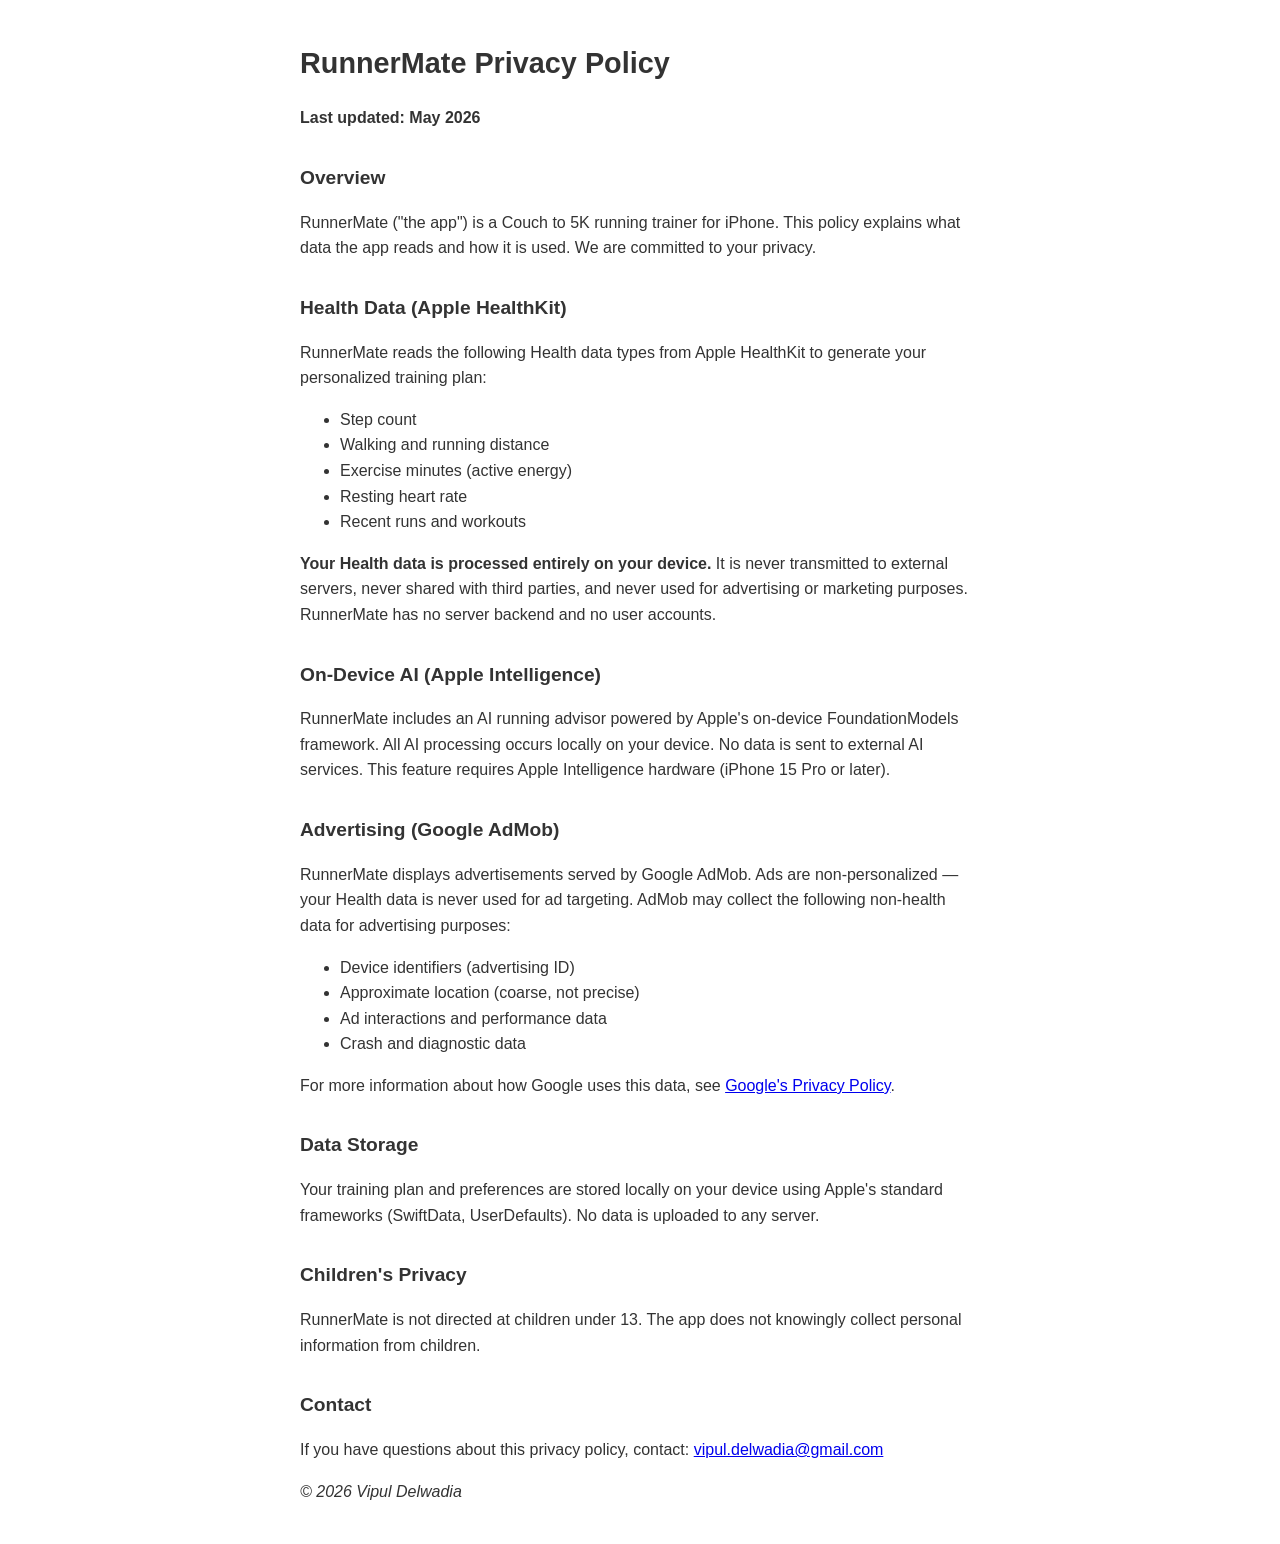
==== privacy-policy.html @ 32464c98 "Add site pages, app-ads.txt, and CNAME for r.ac.nz Privacy policy and support pages copied from the " ====
<!DOCTYPE html>
<html lang="en">
<head>
  <meta charset="UTF-8">
  <meta name="viewport" content="width=device-width, initial-scale=1">
  <title>RunnerMate — Privacy Policy</title>
  <style>
    body { font-family: -apple-system, sans-serif; max-width: 680px; margin: 40px auto; padding: 0 20px; line-height: 1.6; color: #333; }
    h1 { font-size: 1.8rem; }
    h2 { font-size: 1.2rem; margin-top: 2rem; }
    p, li { font-size: 1rem; }
  </style>
</head>
<body>
  <h1>RunnerMate Privacy Policy</h1>
  <p><strong>Last updated: May 2026</strong></p>

  <h2>Overview</h2>
  <p>RunnerMate ("the app") is a Couch to 5K running trainer for iPhone. This policy explains what data the app reads and how it is used. We are committed to your privacy.</p>

  <h2>Health Data (Apple HealthKit)</h2>
  <p>RunnerMate reads the following Health data types from Apple HealthKit to generate your personalized training plan:</p>
  <ul>
    <li>Step count</li>
    <li>Walking and running distance</li>
    <li>Exercise minutes (active energy)</li>
    <li>Resting heart rate</li>
    <li>Recent runs and workouts</li>
  </ul>
  <p><strong>Your Health data is processed entirely on your device.</strong> It is never transmitted to external servers, never shared with third parties, and never used for advertising or marketing purposes. RunnerMate has no server backend and no user accounts.</p>

  <h2>On-Device AI (Apple Intelligence)</h2>
  <p>RunnerMate includes an AI running advisor powered by Apple's on-device FoundationModels framework. All AI processing occurs locally on your device. No data is sent to external AI services. This feature requires Apple Intelligence hardware (iPhone 15 Pro or later).</p>

  <h2>Advertising (Google AdMob)</h2>
  <p>RunnerMate displays advertisements served by Google AdMob. Ads are non-personalized — your Health data is never used for ad targeting. AdMob may collect the following non-health data for advertising purposes:</p>
  <ul>
    <li>Device identifiers (advertising ID)</li>
    <li>Approximate location (coarse, not precise)</li>
    <li>Ad interactions and performance data</li>
    <li>Crash and diagnostic data</li>
  </ul>
  <p>For more information about how Google uses this data, see <a href="https://policies.google.com/privacy">Google's Privacy Policy</a>.</p>

  <h2>Data Storage</h2>
  <p>Your training plan and preferences are stored locally on your device using Apple's standard frameworks (SwiftData, UserDefaults). No data is uploaded to any server.</p>

  <h2>Children's Privacy</h2>
  <p>RunnerMate is not directed at children under 13. The app does not knowingly collect personal information from children.</p>

  <h2>Contact</h2>
  <p>If you have questions about this privacy policy, contact: <a href="mailto:vipul.delwadia@gmail.com">vipul.delwadia@gmail.com</a></p>

  <p><em>© 2026 Vipul Delwadia</em></p>
</body>
</html>
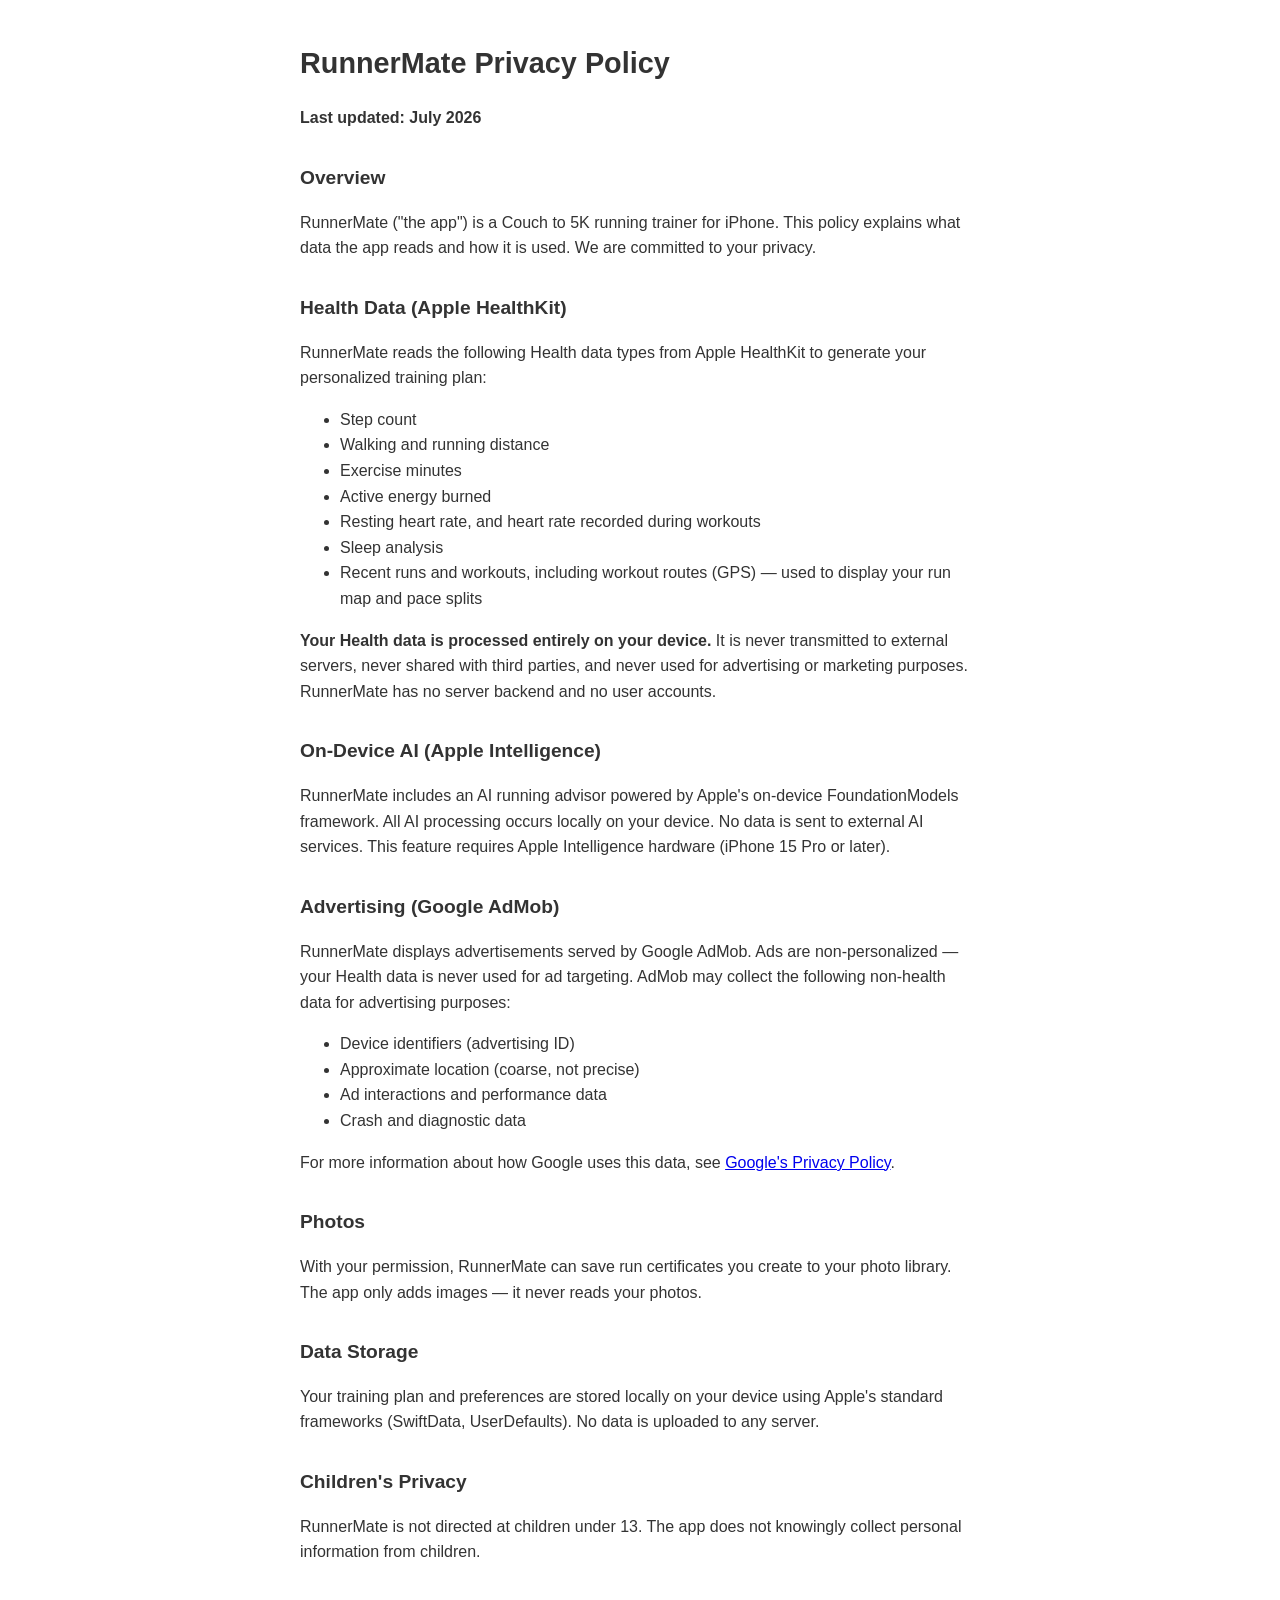
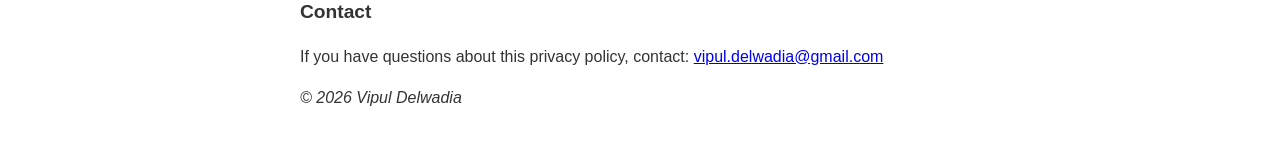
==== commit b4ccc2be: "Update privacy policy to match actual HealthKit reads Adds the undisclosed data types the app reads:" ====
--- a/privacy-policy.html
+++ b/privacy-policy.html
@@ -13,7 +13,7 @@
 </head>
 <body>
   <h1>RunnerMate Privacy Policy</h1>
-  <p><strong>Last updated: May 2026</strong></p>
+  <p><strong>Last updated: July 2026</strong></p>
 
   <h2>Overview</h2>
   <p>RunnerMate ("the app") is a Couch to 5K running trainer for iPhone. This policy explains what data the app reads and how it is used. We are committed to your privacy.</p>
@@ -23,9 +23,11 @@
   <ul>
     <li>Step count</li>
     <li>Walking and running distance</li>
-    <li>Exercise minutes (active energy)</li>
-    <li>Resting heart rate</li>
-    <li>Recent runs and workouts</li>
+    <li>Exercise minutes</li>
+    <li>Active energy burned</li>
+    <li>Resting heart rate, and heart rate recorded during workouts</li>
+    <li>Sleep analysis</li>
+    <li>Recent runs and workouts, including workout routes (GPS) — used to display your run map and pace splits</li>
   </ul>
   <p><strong>Your Health data is processed entirely on your device.</strong> It is never transmitted to external servers, never shared with third parties, and never used for advertising or marketing purposes. RunnerMate has no server backend and no user accounts.</p>
 
@@ -42,6 +44,9 @@
   </ul>
   <p>For more information about how Google uses this data, see <a href="https://policies.google.com/privacy">Google's Privacy Policy</a>.</p>
 
+  <h2>Photos</h2>
+  <p>With your permission, RunnerMate can save run certificates you create to your photo library. The app only adds images — it never reads your photos.</p>
+
   <h2>Data Storage</h2>
   <p>Your training plan and preferences are stored locally on your device using Apple's standard frameworks (SwiftData, UserDefaults). No data is uploaded to any server.</p>
 
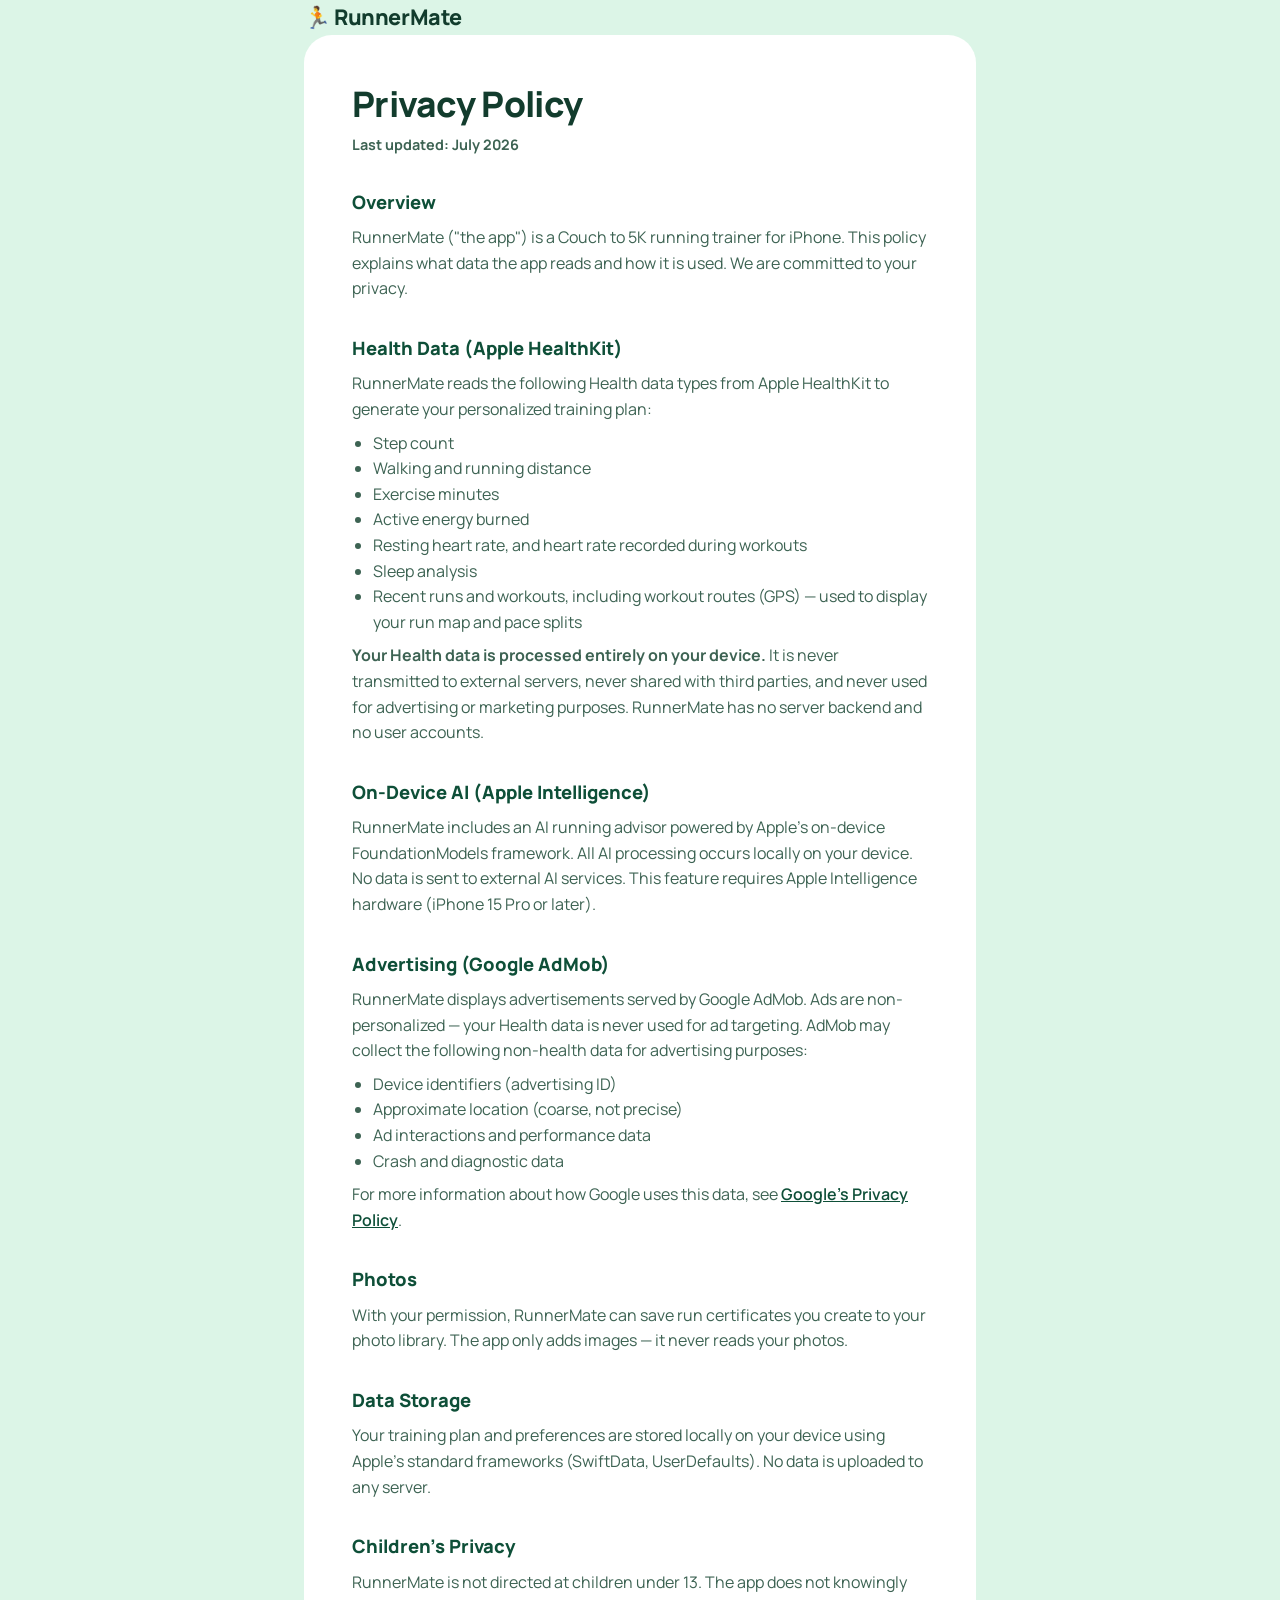
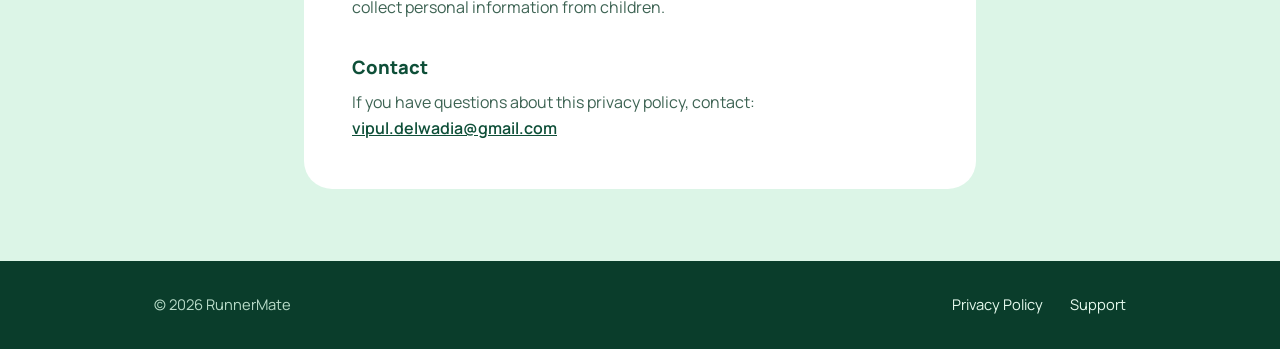
==== commit 6a7a9042: "Theme privacy and support pages to match landing page Shared site.css with the landing page's palett" ====
--- a/privacy-policy.html
+++ b/privacy-policy.html
@@ -4,58 +4,72 @@
   <meta charset="UTF-8">
   <meta name="viewport" content="width=device-width, initial-scale=1">
   <title>RunnerMate — Privacy Policy</title>
-  <style>
-    body { font-family: -apple-system, sans-serif; max-width: 680px; margin: 40px auto; padding: 0 20px; line-height: 1.6; color: #333; }
-    h1 { font-size: 1.8rem; }
-    h2 { font-size: 1.2rem; margin-top: 2rem; }
-    p, li { font-size: 1rem; }
-  </style>
+  <link rel="preconnect" href="https://fonts.googleapis.com">
+  <link rel="preconnect" href="https://fonts.gstatic.com" crossorigin>
+  <link href="https://fonts.googleapis.com/css2?family=Manrope:wght@400;600;800&display=swap" rel="stylesheet">
+  <link rel="stylesheet" href="site.css">
 </head>
 <body>
-  <h1>RunnerMate Privacy Policy</h1>
-  <p><strong>Last updated: July 2026</strong></p>
+  <header class="wrap">
+    <a class="brand" href="/">🏃 RunnerMate</a>
+  </header>
 
-  <h2>Overview</h2>
-  <p>RunnerMate ("the app") is a Couch to 5K running trainer for iPhone. This policy explains what data the app reads and how it is used. We are committed to your privacy.</p>
+  <div class="wrap">
+  <main class="card">
+    <h1>Privacy Policy</h1>
+    <p class="meta"><strong>Last updated: July 2026</strong></p>
 
-  <h2>Health Data (Apple HealthKit)</h2>
-  <p>RunnerMate reads the following Health data types from Apple HealthKit to generate your personalized training plan:</p>
-  <ul>
-    <li>Step count</li>
-    <li>Walking and running distance</li>
-    <li>Exercise minutes</li>
-    <li>Active energy burned</li>
-    <li>Resting heart rate, and heart rate recorded during workouts</li>
-    <li>Sleep analysis</li>
-    <li>Recent runs and workouts, including workout routes (GPS) — used to display your run map and pace splits</li>
-  </ul>
-  <p><strong>Your Health data is processed entirely on your device.</strong> It is never transmitted to external servers, never shared with third parties, and never used for advertising or marketing purposes. RunnerMate has no server backend and no user accounts.</p>
+    <h2>Overview</h2>
+    <p>RunnerMate ("the app") is a Couch to 5K running trainer for iPhone. This policy explains what data the app reads and how it is used. We are committed to your privacy.</p>
 
-  <h2>On-Device AI (Apple Intelligence)</h2>
-  <p>RunnerMate includes an AI running advisor powered by Apple's on-device FoundationModels framework. All AI processing occurs locally on your device. No data is sent to external AI services. This feature requires Apple Intelligence hardware (iPhone 15 Pro or later).</p>
+    <h2>Health Data (Apple HealthKit)</h2>
+    <p>RunnerMate reads the following Health data types from Apple HealthKit to generate your personalized training plan:</p>
+    <ul>
+      <li>Step count</li>
+      <li>Walking and running distance</li>
+      <li>Exercise minutes</li>
+      <li>Active energy burned</li>
+      <li>Resting heart rate, and heart rate recorded during workouts</li>
+      <li>Sleep analysis</li>
+      <li>Recent runs and workouts, including workout routes (GPS) — used to display your run map and pace splits</li>
+    </ul>
+    <p><strong>Your Health data is processed entirely on your device.</strong> It is never transmitted to external servers, never shared with third parties, and never used for advertising or marketing purposes. RunnerMate has no server backend and no user accounts.</p>
 
-  <h2>Advertising (Google AdMob)</h2>
-  <p>RunnerMate displays advertisements served by Google AdMob. Ads are non-personalized — your Health data is never used for ad targeting. AdMob may collect the following non-health data for advertising purposes:</p>
-  <ul>
-    <li>Device identifiers (advertising ID)</li>
-    <li>Approximate location (coarse, not precise)</li>
-    <li>Ad interactions and performance data</li>
-    <li>Crash and diagnostic data</li>
-  </ul>
-  <p>For more information about how Google uses this data, see <a href="https://policies.google.com/privacy">Google's Privacy Policy</a>.</p>
+    <h2>On-Device AI (Apple Intelligence)</h2>
+    <p>RunnerMate includes an AI running advisor powered by Apple's on-device FoundationModels framework. All AI processing occurs locally on your device. No data is sent to external AI services. This feature requires Apple Intelligence hardware (iPhone 15 Pro or later).</p>
 
-  <h2>Photos</h2>
-  <p>With your permission, RunnerMate can save run certificates you create to your photo library. The app only adds images — it never reads your photos.</p>
+    <h2>Advertising (Google AdMob)</h2>
+    <p>RunnerMate displays advertisements served by Google AdMob. Ads are non-personalized — your Health data is never used for ad targeting. AdMob may collect the following non-health data for advertising purposes:</p>
+    <ul>
+      <li>Device identifiers (advertising ID)</li>
+      <li>Approximate location (coarse, not precise)</li>
+      <li>Ad interactions and performance data</li>
+      <li>Crash and diagnostic data</li>
+    </ul>
+    <p>For more information about how Google uses this data, see <a href="https://policies.google.com/privacy">Google's Privacy Policy</a>.</p>
 
-  <h2>Data Storage</h2>
-  <p>Your training plan and preferences are stored locally on your device using Apple's standard frameworks (SwiftData, UserDefaults). No data is uploaded to any server.</p>
+    <h2>Photos</h2>
+    <p>With your permission, RunnerMate can save run certificates you create to your photo library. The app only adds images — it never reads your photos.</p>
 
-  <h2>Children's Privacy</h2>
-  <p>RunnerMate is not directed at children under 13. The app does not knowingly collect personal information from children.</p>
+    <h2>Data Storage</h2>
+    <p>Your training plan and preferences are stored locally on your device using Apple's standard frameworks (SwiftData, UserDefaults). No data is uploaded to any server.</p>
 
-  <h2>Contact</h2>
-  <p>If you have questions about this privacy policy, contact: <a href="mailto:vipul.delwadia@gmail.com">vipul.delwadia@gmail.com</a></p>
+    <h2>Children's Privacy</h2>
+    <p>RunnerMate is not directed at children under 13. The app does not knowingly collect personal information from children.</p>
 
-  <p><em>© 2026 Vipul Delwadia</em></p>
+    <h2>Contact</h2>
+    <p>If you have questions about this privacy policy, contact: <a href="mailto:vipul.delwadia@gmail.com">vipul.delwadia@gmail.com</a></p>
+  </main>
+  </div>
+
+  <footer>
+    <div class="wrap">
+      <span>© 2026 RunnerMate</span>
+      <span>
+        <a href="privacy-policy.html">Privacy Policy</a>
+        <a href="support.html">Support</a>
+      </span>
+    </div>
+  </footer>
 </body>
 </html>
--- a/site.css
+++ b/site.css
@@ -0,0 +1,90 @@
+:root {
+  --mint: #dcf5e7;
+  --mint-deep: #c9efd9;
+  --green: #0e4f38;
+  --green-dark: #0a3d2b;
+  --ink: #123c2d;
+  --ink-soft: #3d6353;
+  --card: #ffffff;
+}
+* { margin: 0; padding: 0; box-sizing: border-box; }
+body {
+  font-family: 'Manrope', -apple-system, sans-serif;
+  background: var(--mint);
+  color: var(--ink);
+  line-height: 1.6;
+}
+.wrap { max-width: 720px; margin: 0 auto; padding: 0 24px; }
+
+header { padding: 28px 0; }
+.brand {
+  font-weight: 800;
+  font-size: 1.35rem;
+  letter-spacing: -0.02em;
+  color: var(--ink);
+  text-decoration: none;
+  display: inline-block;
+}
+
+main.card {
+  background: var(--card);
+  border-radius: 28px;
+  padding: 48px;
+  margin-bottom: 72px;
+}
+main.card h1 {
+  font-size: clamp(1.7rem, 4vw, 2.2rem);
+  font-weight: 800;
+  letter-spacing: -0.02em;
+  line-height: 1.2;
+  margin-bottom: 8px;
+}
+main.card h2 {
+  font-size: 1.15rem;
+  font-weight: 800;
+  margin: 2rem 0 0.5rem;
+  color: var(--green);
+}
+main.card h3 {
+  font-size: 1rem;
+  font-weight: 800;
+  margin: 1.4rem 0 0.3rem;
+}
+main.card p, main.card li { color: var(--ink-soft); }
+main.card ul { padding-left: 1.3rem; margin: 0.5rem 0; }
+main.card a { color: var(--green); font-weight: 600; }
+.meta { font-size: 0.9rem; }
+
+.cta {
+  display: inline-block;
+  background: var(--green);
+  color: #e7fbef;
+  font-weight: 800;
+  padding: 13px 26px;
+  border-radius: 999px;
+  text-decoration: none;
+  margin-top: 0.6rem;
+}
+.cta:hover { background: var(--green-dark); }
+
+footer {
+  background: var(--green-dark);
+  color: #b9dcc9;
+  padding: 32px 0;
+  font-size: 0.92rem;
+}
+footer .wrap {
+  max-width: 1020px;
+  display: flex;
+  justify-content: space-between;
+  align-items: center;
+  flex-wrap: wrap;
+  gap: 12px;
+}
+footer a { color: #e7fbef; text-decoration: none; margin-left: 24px; }
+footer a:first-child { margin-left: 0; }
+footer a:hover { text-decoration: underline; }
+
+@media (max-width: 640px) {
+  main.card { padding: 32px 24px; }
+}
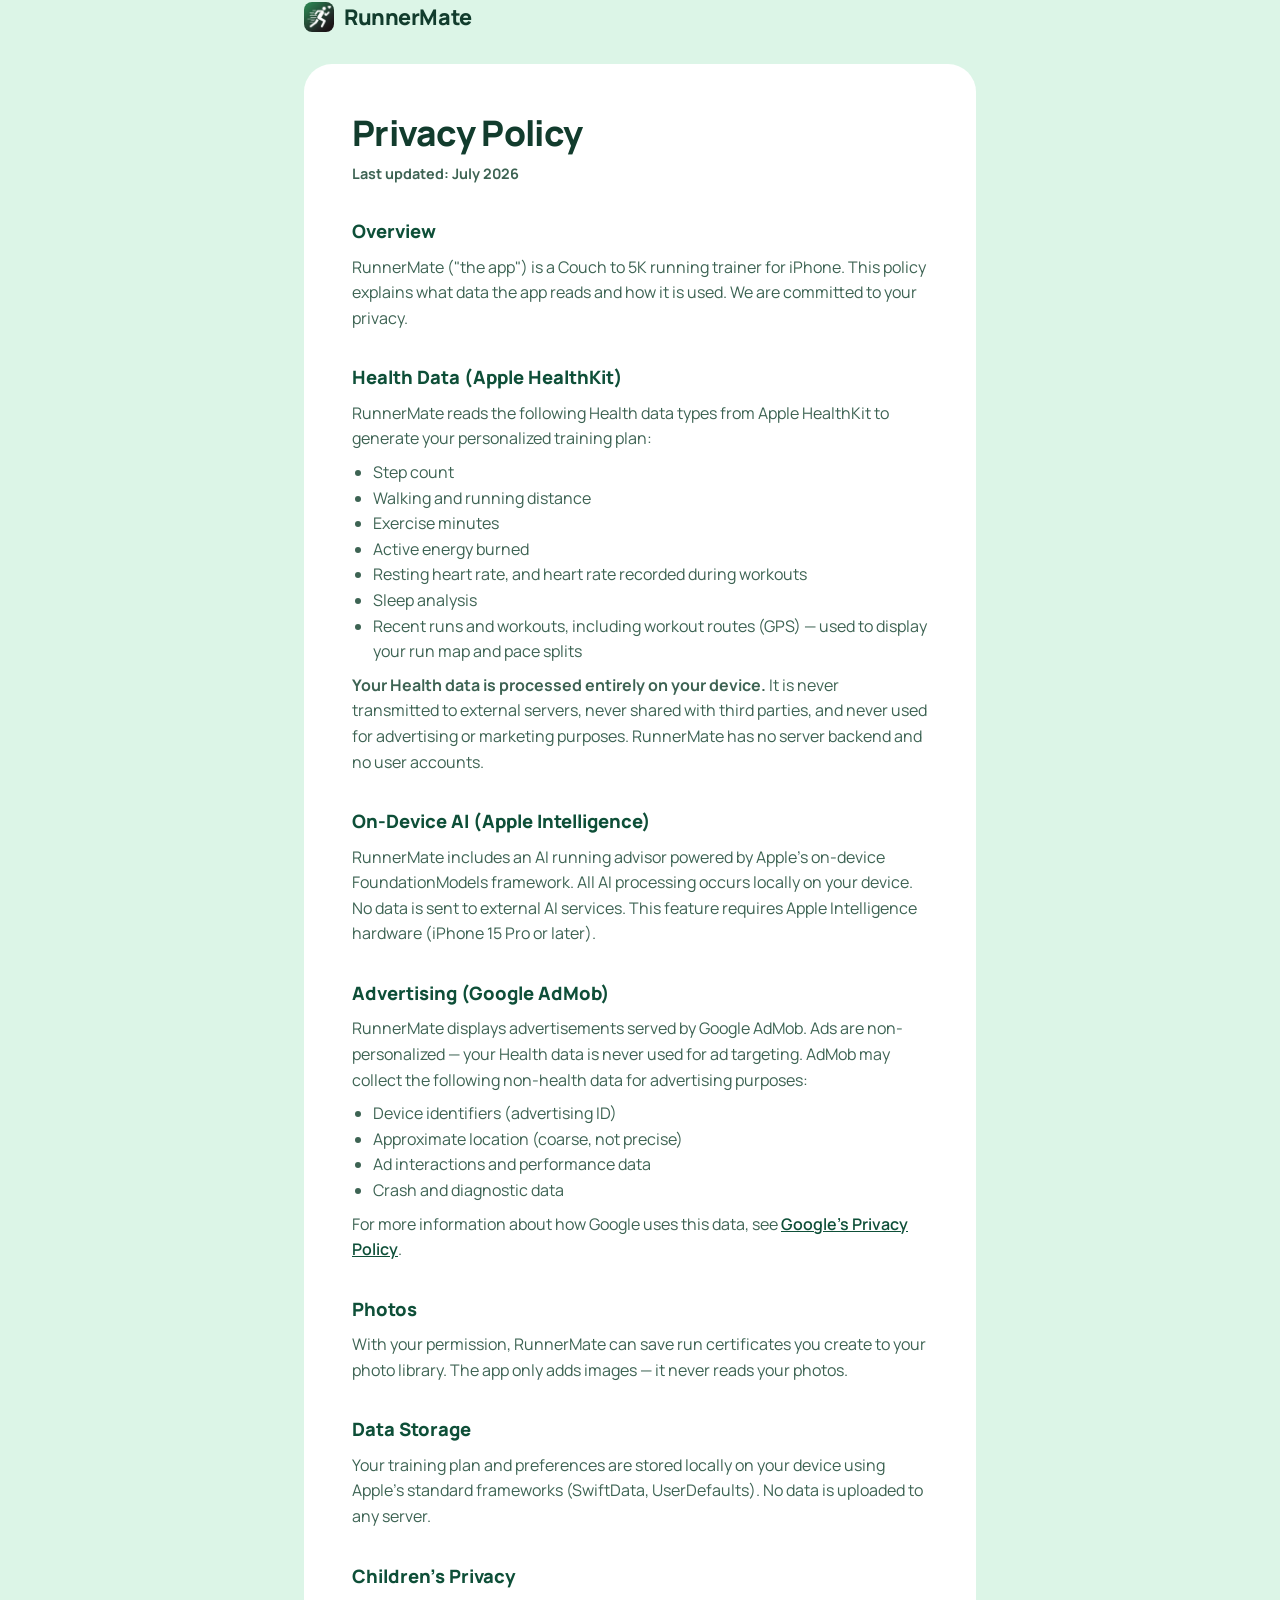
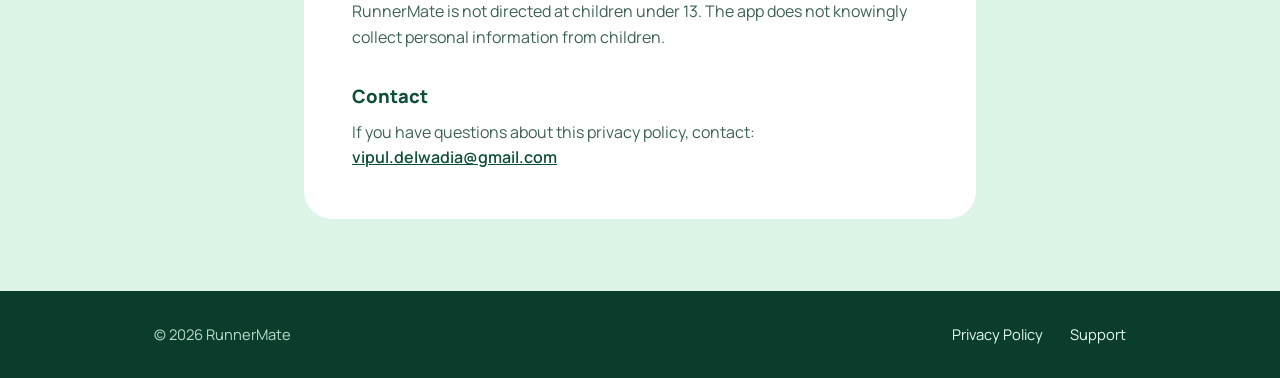
==== commit 8efdb905: "Use app icon in header, fix CTA contrast, add card top margin Replaces the runner emoji with the rea" ====
--- a/privacy-policy.html
+++ b/privacy-policy.html
@@ -4,6 +4,7 @@
   <meta charset="UTF-8">
   <meta name="viewport" content="width=device-width, initial-scale=1">
   <title>RunnerMate — Privacy Policy</title>
+  <link rel="icon" type="image/png" href="icon.png">
   <link rel="preconnect" href="https://fonts.googleapis.com">
   <link rel="preconnect" href="https://fonts.gstatic.com" crossorigin>
   <link href="https://fonts.googleapis.com/css2?family=Manrope:wght@400;600;800&display=swap" rel="stylesheet">
@@ -11,7 +12,7 @@
 </head>
 <body>
   <header class="wrap">
-    <a class="brand" href="/">🏃 RunnerMate</a>
+    <a class="brand" href="/"><img src="icon.png" alt=""> RunnerMate</a>
   </header>
 
   <div class="wrap">
--- a/site.css
+++ b/site.css
@@ -23,14 +23,21 @@
   letter-spacing: -0.02em;
   color: var(--ink);
   text-decoration: none;
-  display: inline-block;
+  display: inline-flex;
+  align-items: center;
+  gap: 10px;
+}
+.brand img {
+  width: 30px;
+  height: 30px;
+  border-radius: 8px;
 }
 
 main.card {
   background: var(--card);
   border-radius: 28px;
   padding: 48px;
-  margin-bottom: 72px;
+  margin: 24px 0 72px;
 }
 main.card h1 {
   font-size: clamp(1.7rem, 4vw, 2.2rem);
@@ -66,6 +73,8 @@
   margin-top: 0.6rem;
 }
 .cta:hover { background: var(--green-dark); }
+/* main.card a is more specific than .cta, so restate the button color */
+main.card a.cta { color: #e7fbef; }
 
 footer {
   background: var(--green-dark);
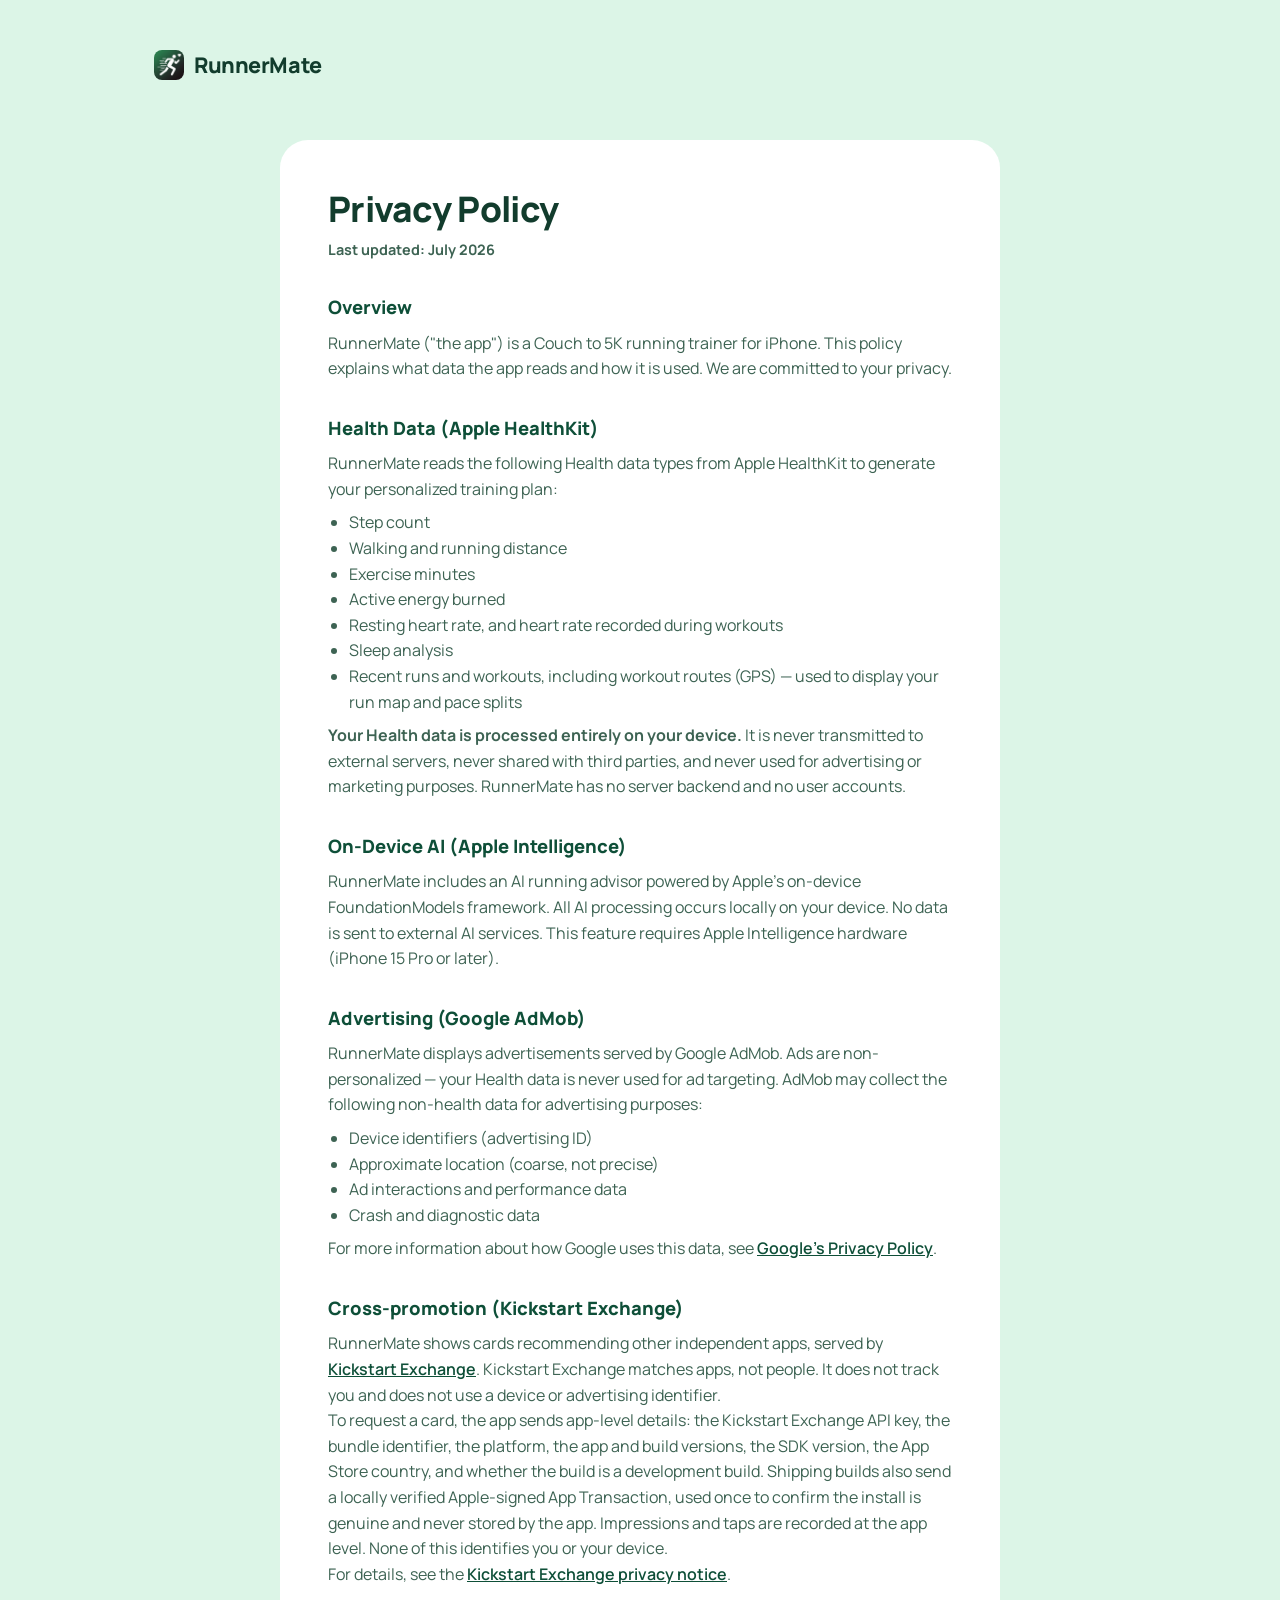
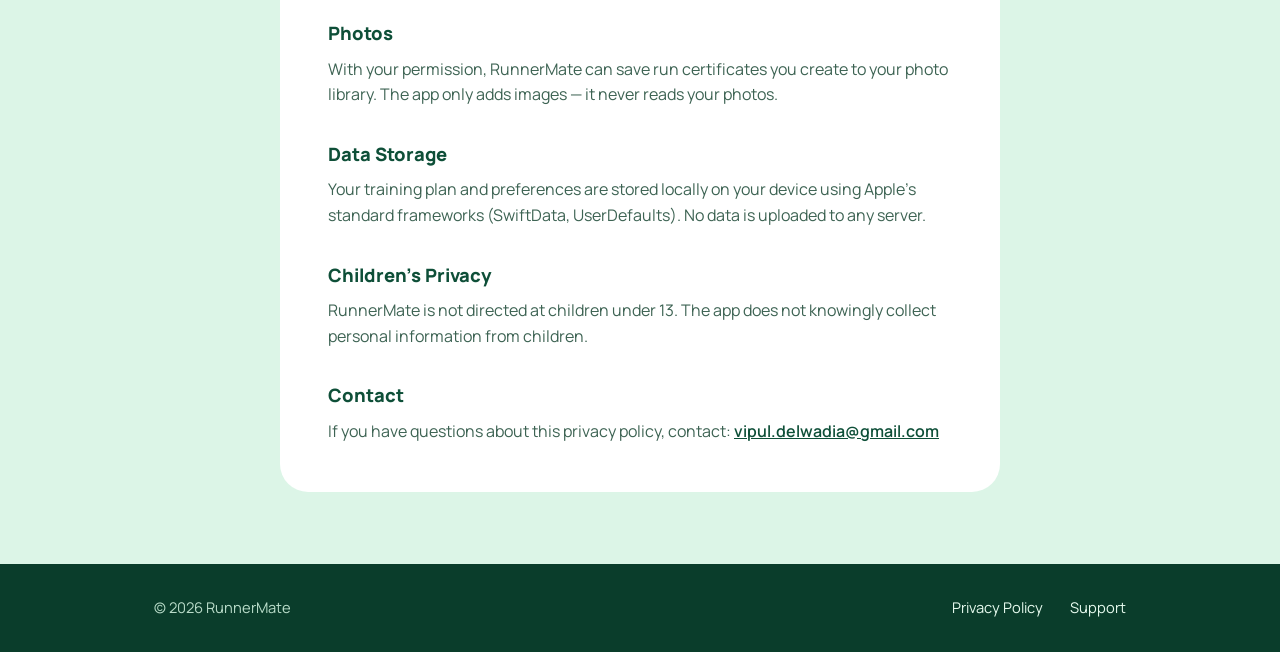
==== commit 7ab5e06c: "Disclose Kickstart Exchange cross-promotion Co-Authored-By: Claude Opus 5 <noreply@anthropic.com>" ====
--- a/privacy-policy.html
+++ b/privacy-policy.html
@@ -49,6 +49,11 @@
     </ul>
     <p>For more information about how Google uses this data, see <a href="https://policies.google.com/privacy">Google's Privacy Policy</a>.</p>
 
+    <h2>Cross-promotion (Kickstart Exchange)</h2>
+    <p>RunnerMate shows cards recommending other independent apps, served by <a href="https://exchange.kickstart.tools">Kickstart Exchange</a>. Kickstart Exchange matches apps, not people. It does not track you and does not use a device or advertising identifier.</p>
+    <p>To request a card, the app sends app-level details: the Kickstart Exchange API key, the bundle identifier, the platform, the app and build versions, the SDK version, the App Store country, and whether the build is a development build. Shipping builds also send a locally verified Apple-signed App Transaction, used once to confirm the install is genuine and never stored by the app. Impressions and taps are recorded at the app level. None of this identifies you or your device.</p>
+    <p>For details, see the <a href="https://exchange.kickstart.tools/privacy">Kickstart Exchange privacy notice</a>.</p>
+
     <h2>Photos</h2>
     <p>With your permission, RunnerMate can save run certificates you create to your photo library. The app only adds images — it never reads your photos.</p>
 
--- a/site.css
+++ b/site.css
@@ -14,9 +14,9 @@
   color: var(--ink);
   line-height: 1.6;
 }
-.wrap { max-width: 720px; margin: 0 auto; padding: 0 24px; }
+.wrap { max-width: 1020px; margin: 0 auto; padding: 0 24px; }
 
-header { padding: 28px 0; }
+header.wrap { padding: 48px 24px 28px; }
 .brand {
   font-weight: 800;
   font-size: 1.35rem;
@@ -33,11 +33,24 @@
   border-radius: 8px;
 }
 
+.cta {
+  display: inline-block;
+  background: var(--green);
+  color: #e7fbef;
+  font-weight: 800;
+  padding: 13px 26px;
+  border-radius: 999px;
+  text-decoration: none;
+  transition: background 0.15s;
+}
+.cta:hover { background: var(--green-dark); }
+
 main.card {
   background: var(--card);
   border-radius: 28px;
   padding: 48px;
-  margin: 24px 0 72px;
+  margin: 24px auto 72px;
+  max-width: 720px;
 }
 main.card h1 {
   font-size: clamp(1.7rem, 4vw, 2.2rem);
@@ -62,19 +75,8 @@
 main.card a { color: var(--green); font-weight: 600; }
 .meta { font-size: 0.9rem; }
 
-.cta {
-  display: inline-block;
-  background: var(--green);
-  color: #e7fbef;
-  font-weight: 800;
-  padding: 13px 26px;
-  border-radius: 999px;
-  text-decoration: none;
-  margin-top: 0.6rem;
-}
-.cta:hover { background: var(--green-dark); }
 /* main.card a is more specific than .cta, so restate the button color */
-main.card a.cta { color: #e7fbef; }
+main.card a.cta { color: #e7fbef; margin-top: 0.6rem; }
 
 footer {
   background: var(--green-dark);
@@ -83,7 +85,6 @@
   font-size: 0.92rem;
 }
 footer .wrap {
-  max-width: 1020px;
   display: flex;
   justify-content: space-between;
   align-items: center;
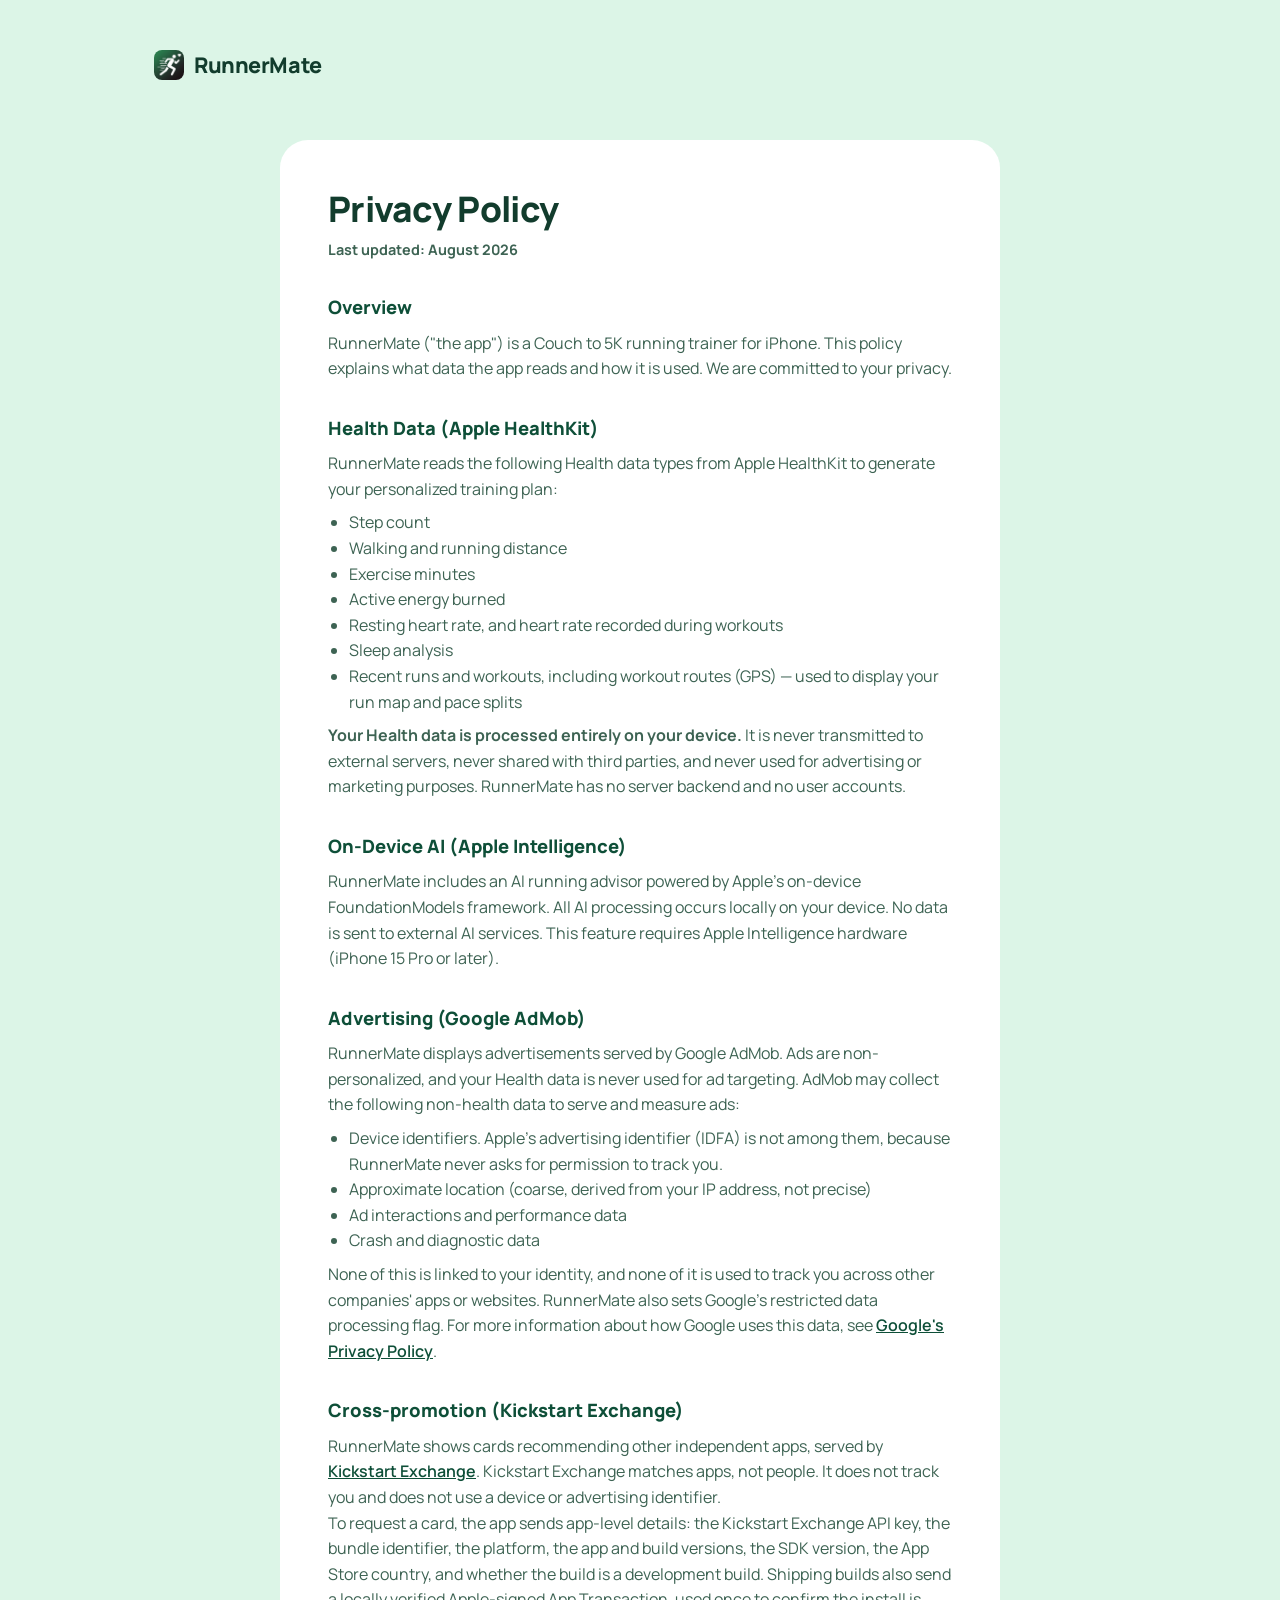
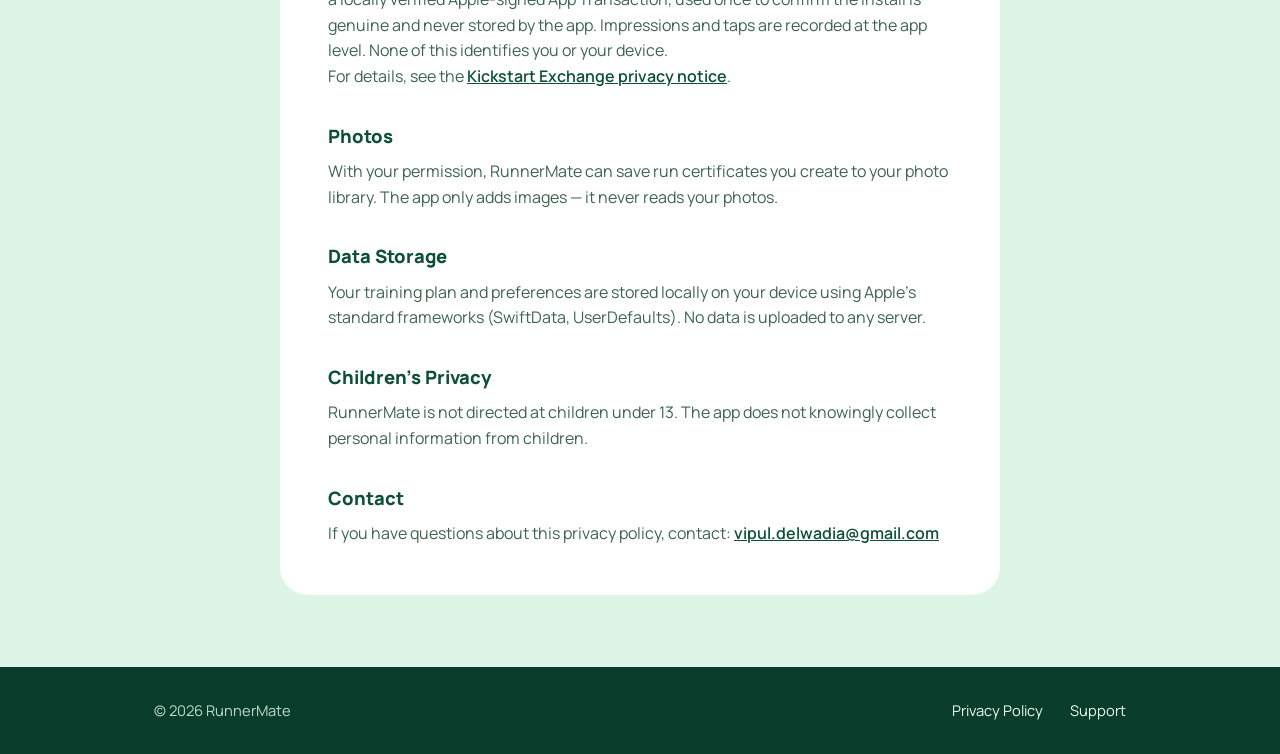
==== commit 117af2f7: "Correct AdMob disclosure to match privacy label Co-Authored-By: Claude Opus 5 <noreply@anthropic.com" ====
--- a/privacy-policy.html
+++ b/privacy-policy.html
@@ -18,7 +18,7 @@
   <div class="wrap">
   <main class="card">
     <h1>Privacy Policy</h1>
-    <p class="meta"><strong>Last updated: July 2026</strong></p>
+    <p class="meta"><strong>Last updated: August 2026</strong></p>
 
     <h2>Overview</h2>
     <p>RunnerMate ("the app") is a Couch to 5K running trainer for iPhone. This policy explains what data the app reads and how it is used. We are committed to your privacy.</p>
@@ -40,14 +40,14 @@
     <p>RunnerMate includes an AI running advisor powered by Apple's on-device FoundationModels framework. All AI processing occurs locally on your device. No data is sent to external AI services. This feature requires Apple Intelligence hardware (iPhone 15 Pro or later).</p>
 
     <h2>Advertising (Google AdMob)</h2>
-    <p>RunnerMate displays advertisements served by Google AdMob. Ads are non-personalized — your Health data is never used for ad targeting. AdMob may collect the following non-health data for advertising purposes:</p>
+    <p>RunnerMate displays advertisements served by Google AdMob. Ads are non-personalized, and your Health data is never used for ad targeting. AdMob may collect the following non-health data to serve and measure ads:</p>
     <ul>
-      <li>Device identifiers (advertising ID)</li>
-      <li>Approximate location (coarse, not precise)</li>
+      <li>Device identifiers. Apple's advertising identifier (IDFA) is not among them, because RunnerMate never asks for permission to track you.</li>
+      <li>Approximate location (coarse, derived from your IP address, not precise)</li>
       <li>Ad interactions and performance data</li>
       <li>Crash and diagnostic data</li>
     </ul>
-    <p>For more information about how Google uses this data, see <a href="https://policies.google.com/privacy">Google's Privacy Policy</a>.</p>
+    <p>None of this is linked to your identity, and none of it is used to track you across other companies' apps or websites. RunnerMate also sets Google's restricted data processing flag. For more information about how Google uses this data, see <a href="https://policies.google.com/privacy">Google's Privacy Policy</a>.</p>
 
     <h2>Cross-promotion (Kickstart Exchange)</h2>
     <p>RunnerMate shows cards recommending other independent apps, served by <a href="https://exchange.kickstart.tools">Kickstart Exchange</a>. Kickstart Exchange matches apps, not people. It does not track you and does not use a device or advertising identifier.</p>
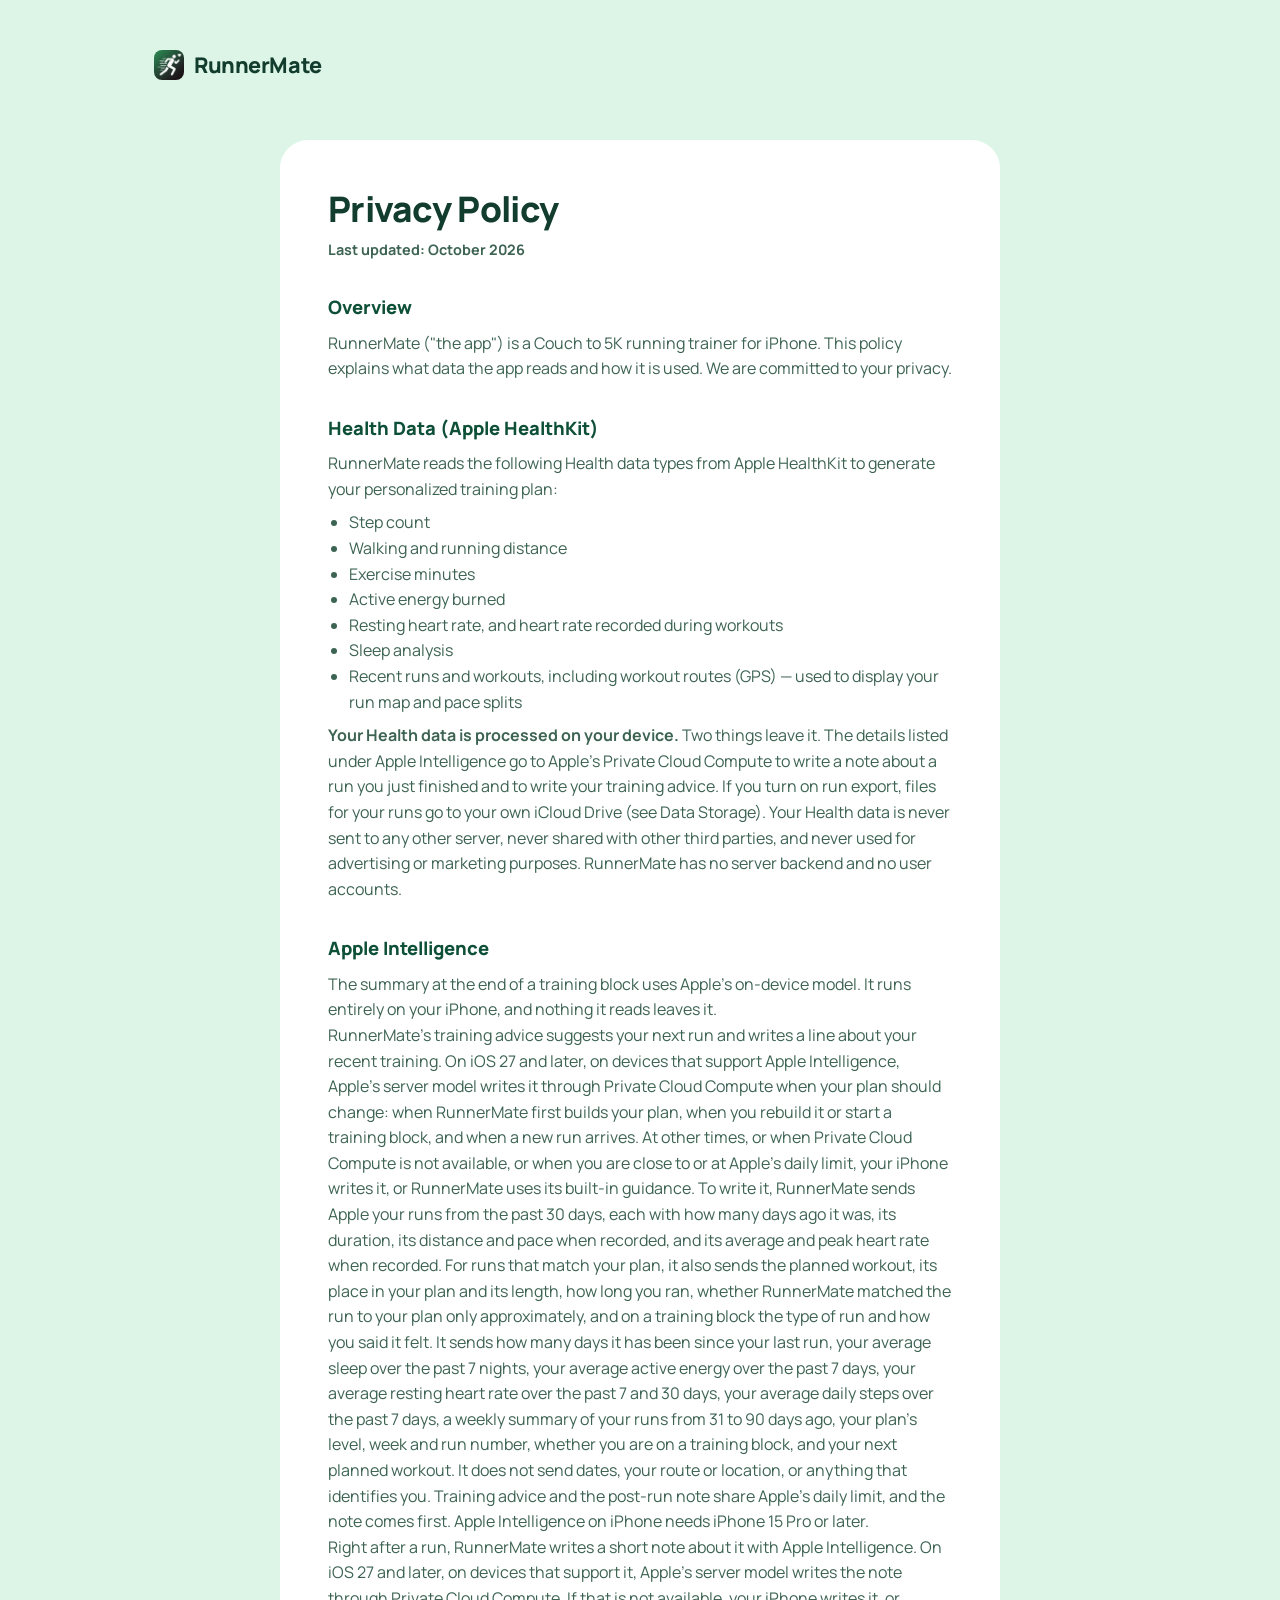
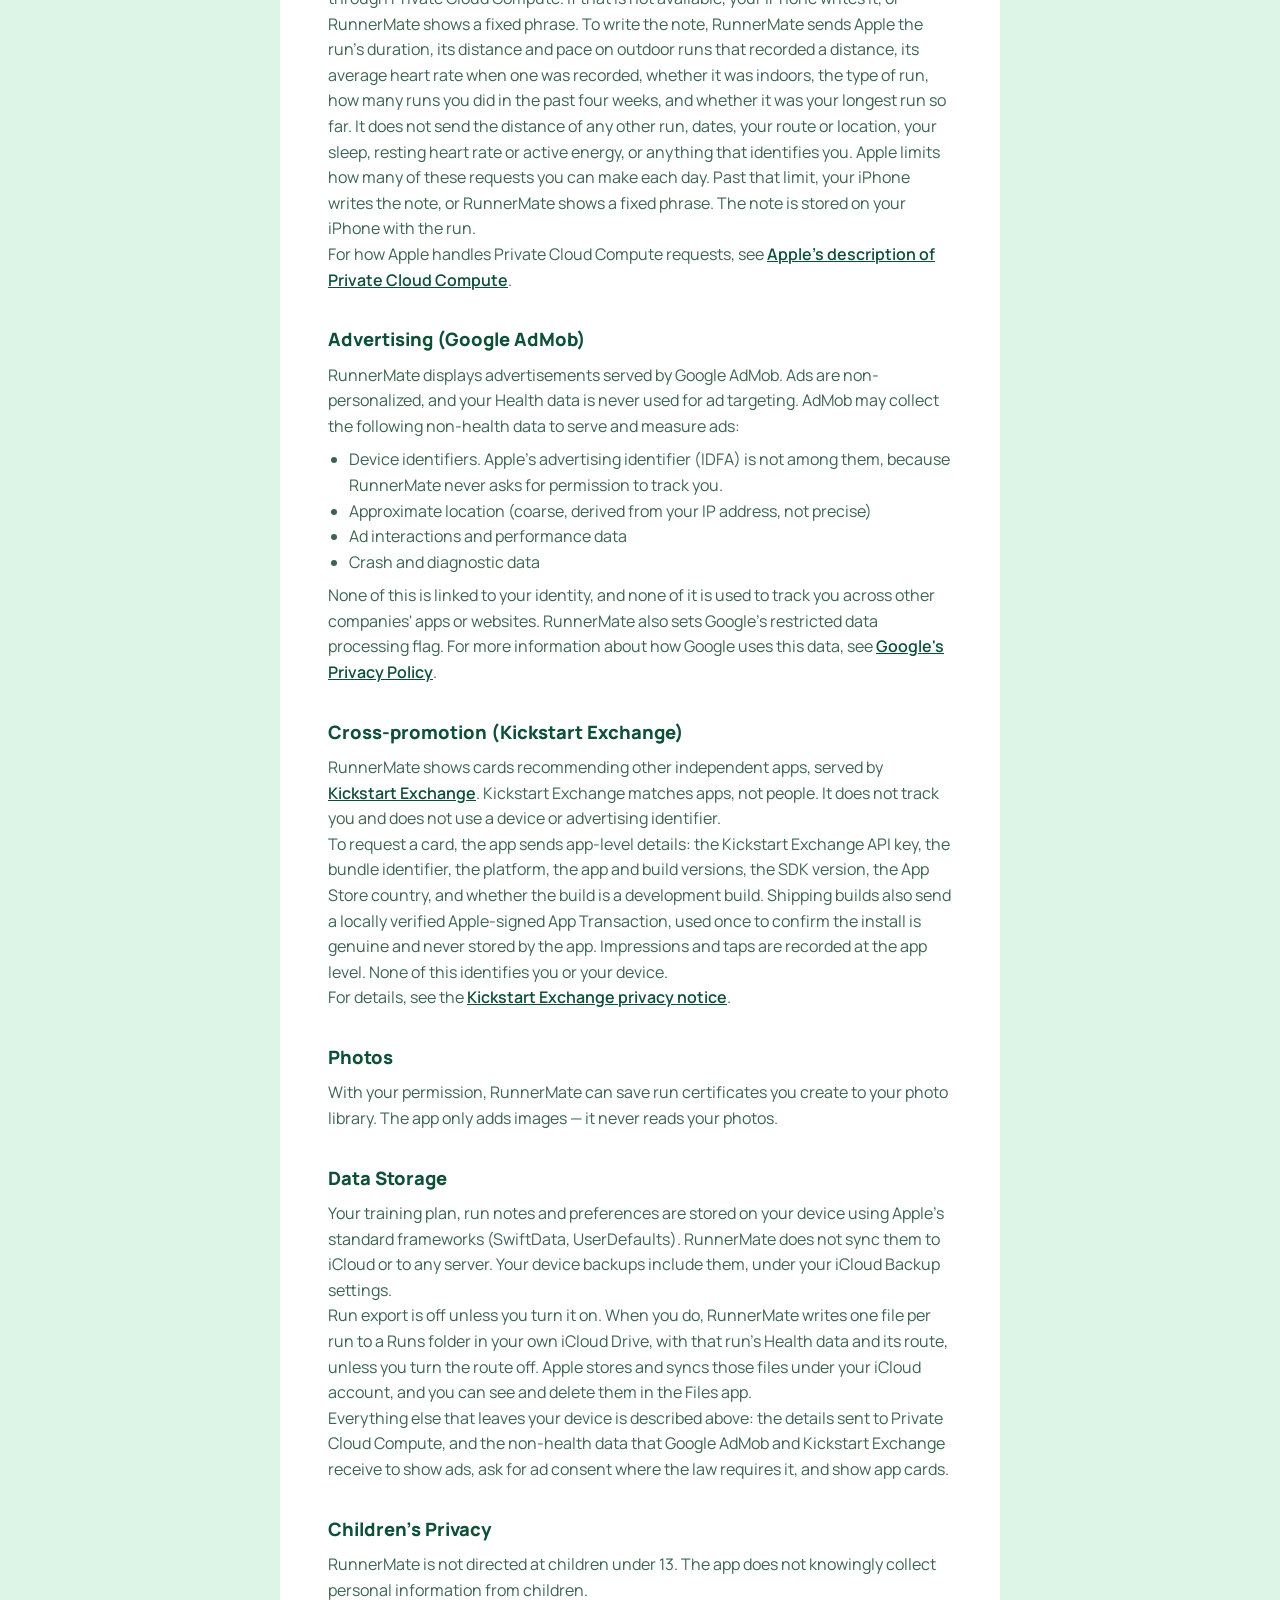
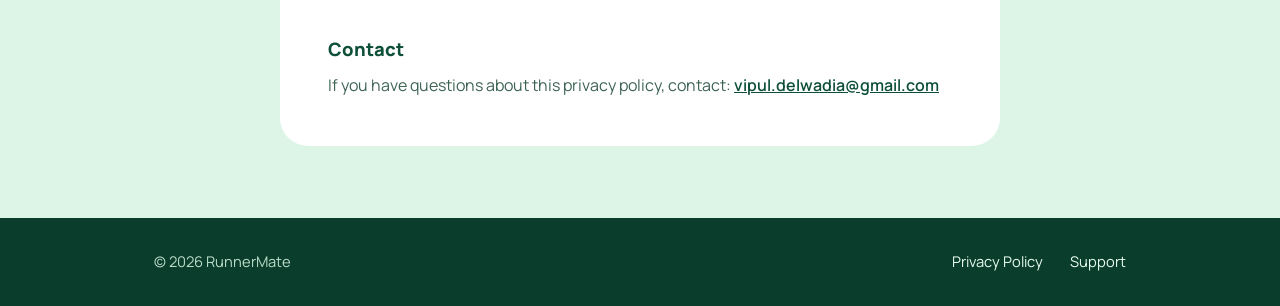
==== commit 7d57b0bb: "Disclose Private Cloud Compute and run export RunnerMate 1.3 sends run details to Apple's Private Cl" ====
--- a/privacy-policy.html
+++ b/privacy-policy.html
@@ -18,7 +18,7 @@
   <div class="wrap">
   <main class="card">
     <h1>Privacy Policy</h1>
-    <p class="meta"><strong>Last updated: August 2026</strong></p>
+    <p class="meta"><strong>Last updated: October 2026</strong></p>
 
     <h2>Overview</h2>
     <p>RunnerMate ("the app") is a Couch to 5K running trainer for iPhone. This policy explains what data the app reads and how it is used. We are committed to your privacy.</p>
@@ -34,10 +34,13 @@
       <li>Sleep analysis</li>
       <li>Recent runs and workouts, including workout routes (GPS) — used to display your run map and pace splits</li>
     </ul>
-    <p><strong>Your Health data is processed entirely on your device.</strong> It is never transmitted to external servers, never shared with third parties, and never used for advertising or marketing purposes. RunnerMate has no server backend and no user accounts.</p>
+    <p><strong>Your Health data is processed on your device.</strong> Two things leave it. The details listed under Apple Intelligence go to Apple's Private Cloud Compute to write a note about a run you just finished and to write your training advice. If you turn on run export, files for your runs go to your own iCloud Drive (see Data Storage). Your Health data is never sent to any other server, never shared with other third parties, and never used for advertising or marketing purposes. RunnerMate has no server backend and no user accounts.</p>
 
-    <h2>On-Device AI (Apple Intelligence)</h2>
-    <p>RunnerMate includes an AI running advisor powered by Apple's on-device FoundationModels framework. All AI processing occurs locally on your device. No data is sent to external AI services. This feature requires Apple Intelligence hardware (iPhone 15 Pro or later).</p>
+    <h2>Apple Intelligence</h2>
+    <p>The summary at the end of a training block uses Apple's on-device model. It runs entirely on your iPhone, and nothing it reads leaves it.</p>
+    <p>RunnerMate's training advice suggests your next run and writes a line about your recent training. On iOS 27 and later, on devices that support Apple Intelligence, Apple's server model writes it through Private Cloud Compute when your plan should change: when RunnerMate first builds your plan, when you rebuild it or start a training block, and when a new run arrives. At other times, or when Private Cloud Compute is not available, or when you are close to or at Apple's daily limit, your iPhone writes it, or RunnerMate uses its built-in guidance. To write it, RunnerMate sends Apple your runs from the past 30 days, each with how many days ago it was, its duration, its distance and pace when recorded, and its average and peak heart rate when recorded. For runs that match your plan, it also sends the planned workout, its place in your plan and its length, how long you ran, whether RunnerMate matched the run to your plan only approximately, and on a training block the type of run and how you said it felt. It sends how many days it has been since your last run, your average sleep over the past 7 nights, your average active energy over the past 7 days, your average resting heart rate over the past 7 and 30 days, your average daily steps over the past 7 days, a weekly summary of your runs from 31 to 90 days ago, your plan's level, week and run number, whether you are on a training block, and your next planned workout. It does not send dates, your route or location, or anything that identifies you. Training advice and the post-run note share Apple's daily limit, and the note comes first. Apple Intelligence on iPhone needs iPhone 15 Pro or later.</p>
+    <p>Right after a run, RunnerMate writes a short note about it with Apple Intelligence. On iOS 27 and later, on devices that support it, Apple's server model writes the note through Private Cloud Compute. If that is not available, your iPhone writes it, or RunnerMate shows a fixed phrase. To write the note, RunnerMate sends Apple the run's duration, its distance and pace on outdoor runs that recorded a distance, its average heart rate when one was recorded, whether it was indoors, the type of run, how many runs you did in the past four weeks, and whether it was your longest run so far. It does not send the distance of any other run, dates, your route or location, your sleep, resting heart rate or active energy, or anything that identifies you. Apple limits how many of these requests you can make each day. Past that limit, your iPhone writes the note, or RunnerMate shows a fixed phrase. The note is stored on your iPhone with the run.</p>
+    <p>For how Apple handles Private Cloud Compute requests, see <a href="https://security.apple.com/blog/private-cloud-compute/">Apple's description of Private Cloud Compute</a>.</p>
 
     <h2>Advertising (Google AdMob)</h2>
     <p>RunnerMate displays advertisements served by Google AdMob. Ads are non-personalized, and your Health data is never used for ad targeting. AdMob may collect the following non-health data to serve and measure ads:</p>
@@ -58,7 +61,9 @@
     <p>With your permission, RunnerMate can save run certificates you create to your photo library. The app only adds images — it never reads your photos.</p>
 
     <h2>Data Storage</h2>
-    <p>Your training plan and preferences are stored locally on your device using Apple's standard frameworks (SwiftData, UserDefaults). No data is uploaded to any server.</p>
+    <p>Your training plan, run notes and preferences are stored on your device using Apple's standard frameworks (SwiftData, UserDefaults). RunnerMate does not sync them to iCloud or to any server. Your device backups include them, under your iCloud Backup settings.</p>
+    <p>Run export is off unless you turn it on. When you do, RunnerMate writes one file per run to a Runs folder in your own iCloud Drive, with that run's Health data and its route, unless you turn the route off. Apple stores and syncs those files under your iCloud account, and you can see and delete them in the Files app.</p>
+    <p>Everything else that leaves your device is described above: the details sent to Private Cloud Compute, and the non-health data that Google AdMob and Kickstart Exchange receive to show ads, ask for ad consent where the law requires it, and show app cards.</p>
 
     <h2>Children's Privacy</h2>
     <p>RunnerMate is not directed at children under 13. The app does not knowingly collect personal information from children.</p>
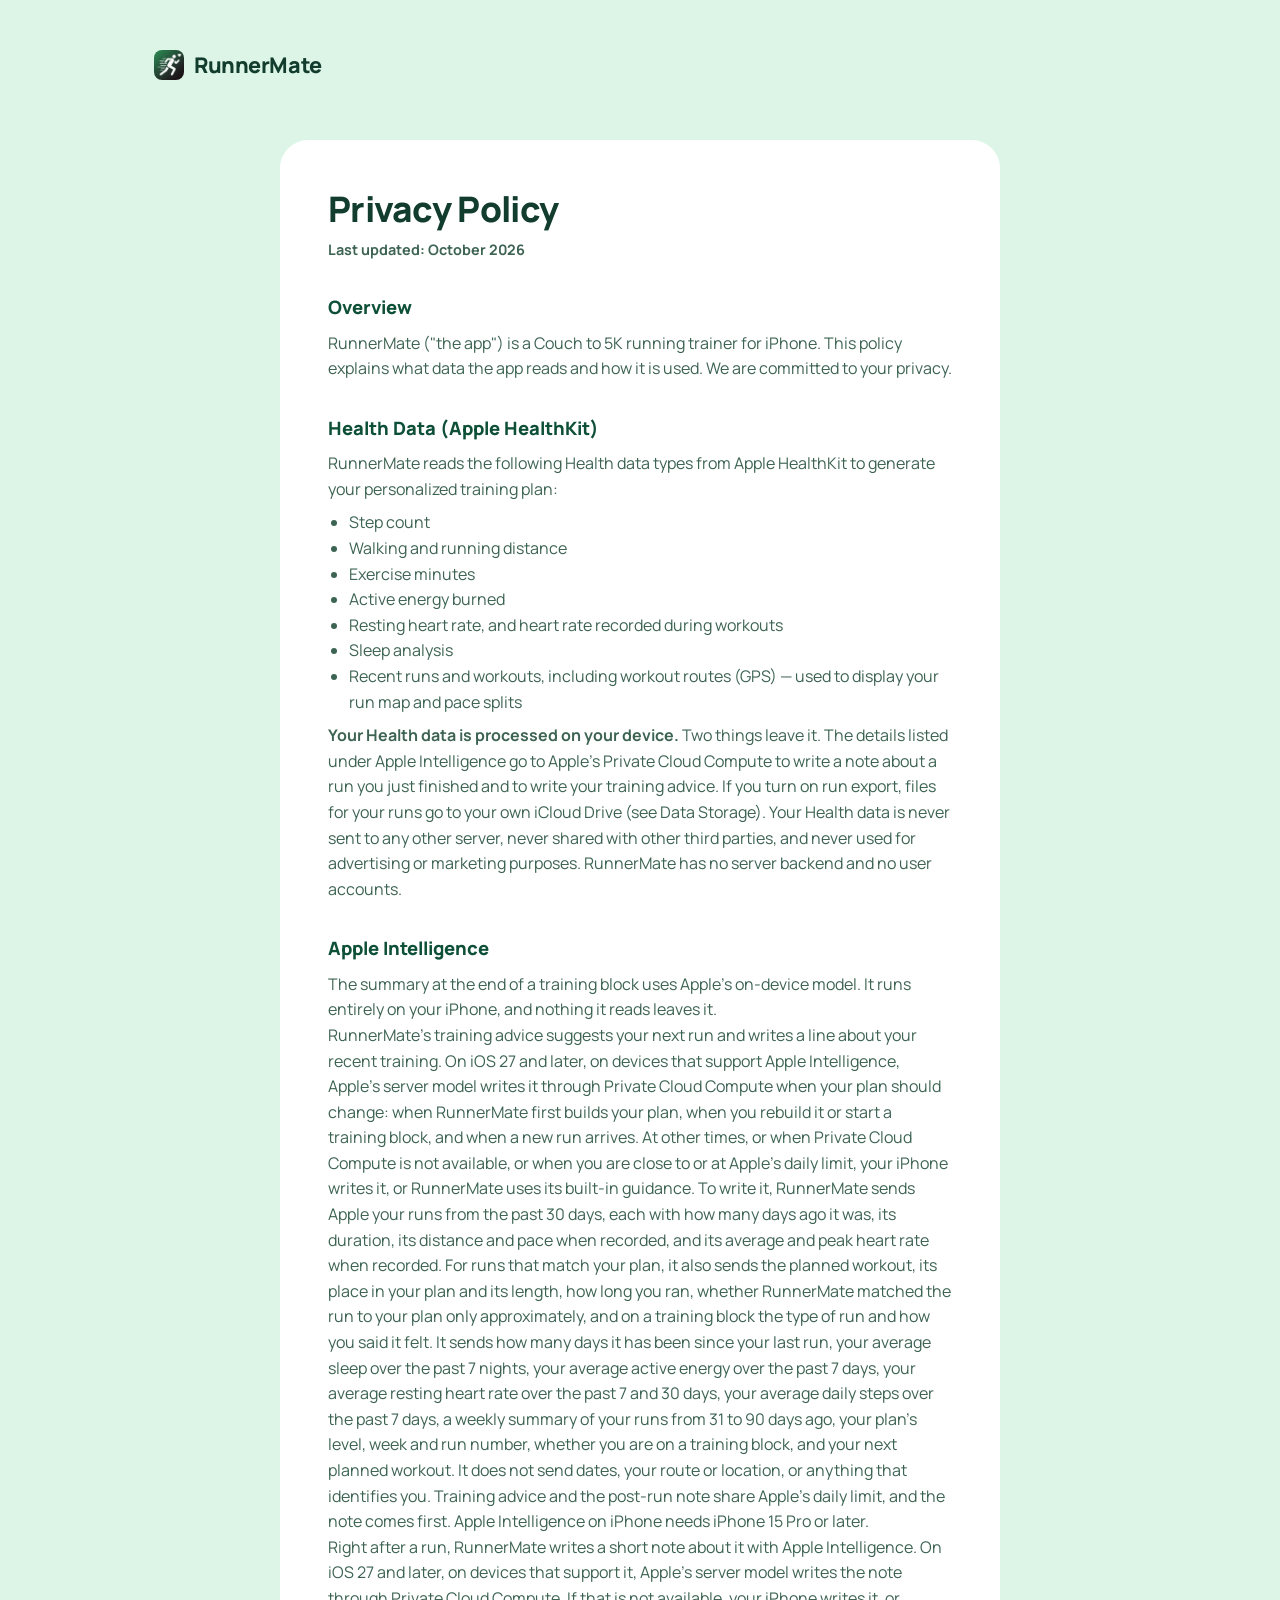
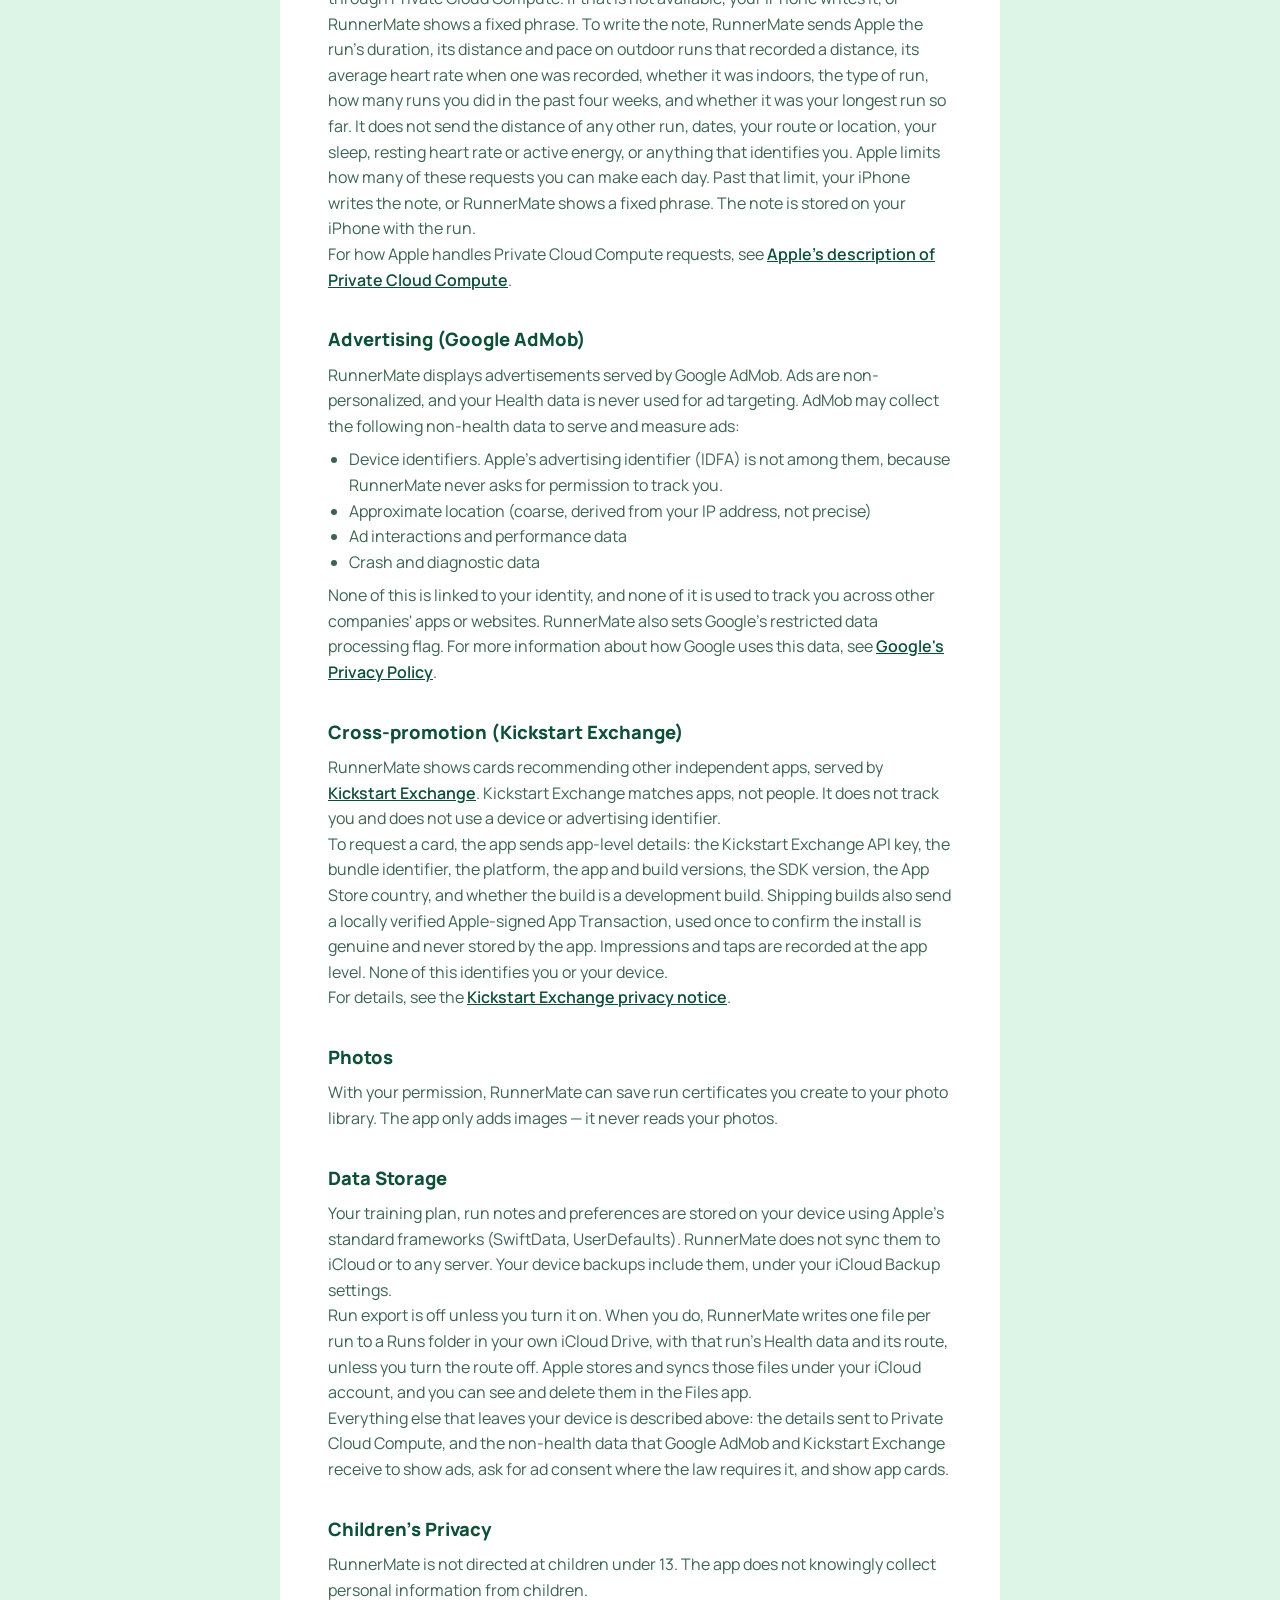
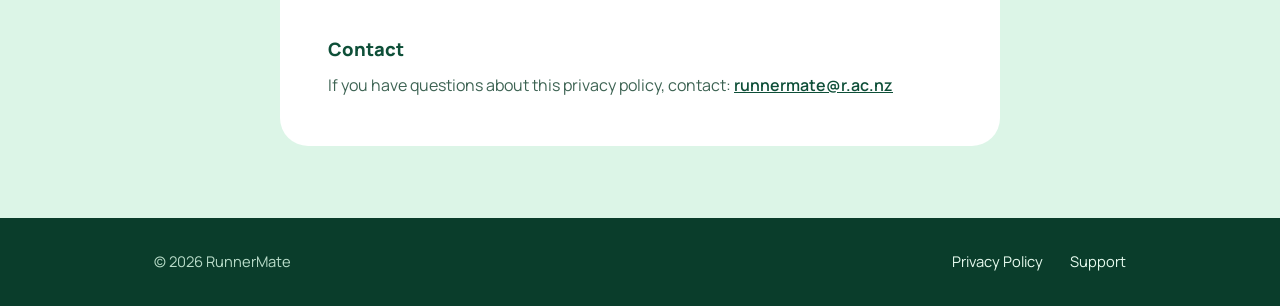
==== commit 8f6a069e: "Point contact links at runnermate@r.ac.nz The app's Send feedback row (#451 in the app repo) and the" ====
--- a/privacy-policy.html
+++ b/privacy-policy.html
@@ -69,7 +69,7 @@
     <p>RunnerMate is not directed at children under 13. The app does not knowingly collect personal information from children.</p>
 
     <h2>Contact</h2>
-    <p>If you have questions about this privacy policy, contact: <a href="mailto:vipul.delwadia@gmail.com">vipul.delwadia@gmail.com</a></p>
+    <p>If you have questions about this privacy policy, contact: <a href="mailto:runnermate@r.ac.nz">runnermate@r.ac.nz</a></p>
   </main>
   </div>
 
